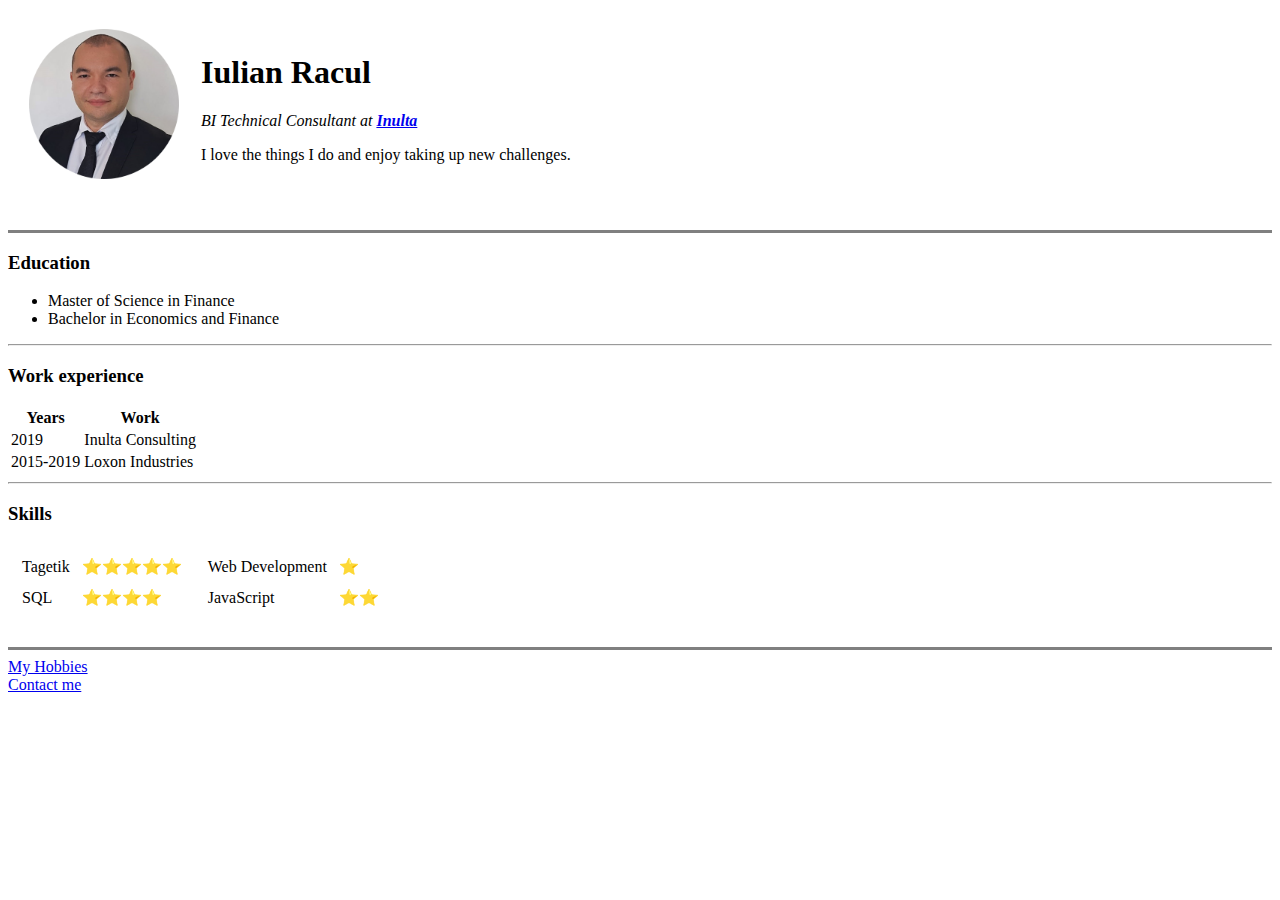
==== index.html @ ed8250da "Add files via upload" ====
<!DOCTYPE html>
<html lang="en">
  <head>
    <meta charset="UTF-8" />
    <meta http-equiv="X-UA-Compatible" content="IE=edge" />
    <meta name="viewport" content="width=device-width, initial-scale=1.0" />
    <title>Iulian's Website</title>
  </head>
  <body>
    <table cellspacing="20">
      <tr>
        <td>
          <img
            src="iulian.png"
            alt="iulian-racul-profilepic"
            width="150px"
            height="150px"
          />
        </td>
        <td>
          <h1>Iulian Racul</h1>
          <p>
            <em
              >BI Technical Consultant at
              <strong>
                <a href="https://inulta-consulting.com/"> Inulta</a></strong
              ></em
            >
          </p>
          <p>I love the things I do and enjoy taking up new challenges.</p>
        </td>
      </tr>
    </table>

    <br />
    <hr size="3" noshade />
    <h3><strong>Education</strong></h3>
    <ul>
      <li>Master of Science in Finance</li>
      <li>Bachelor in Economics and Finance</li>
    </ul>
    <hr />
    <h3>Work experience</h3>
    <table>
      <thead>
        <tr>
          <th>Years</th>
          <th>Work</th>
        </tr>
      </thead>
      <tbody>
        <tr>
          <td>2019</td>
          <td>Inulta Consulting</td>
        </tr>
        <tr>
          <td>2015-2019</td>
          <td>Loxon Industries</td>
        </tr>
      </tbody>
    </table>
    <hr />
    <h3>Skills</h3>
    <table>
      <tr>
        <td>
          <table cellspacing="10">
            <tr>
              <td>Tagetik</td>
              <td>⭐⭐⭐⭐⭐</td>
            </tr>
            <tr>
              <td>SQL</td>
              <td>⭐⭐⭐⭐</td>
            </tr>
          </table>
        </td>
        <td>
          <table cellspacing="10">
            <tr>
              <td>Web Development</td>
              <td>⭐</td>
            </tr>
            <tr>
              <td>JavaScript</td>
              <td>⭐⭐</td>
            </tr>
          </table>
        </td>
      </tr>
    </table>
    <br />
    <hr size="3" noshade />
    <a href="hobbies.html"> My Hobbies</a><br />
    <a href="contact.html"> Contact me</a>
  </body>
</html>
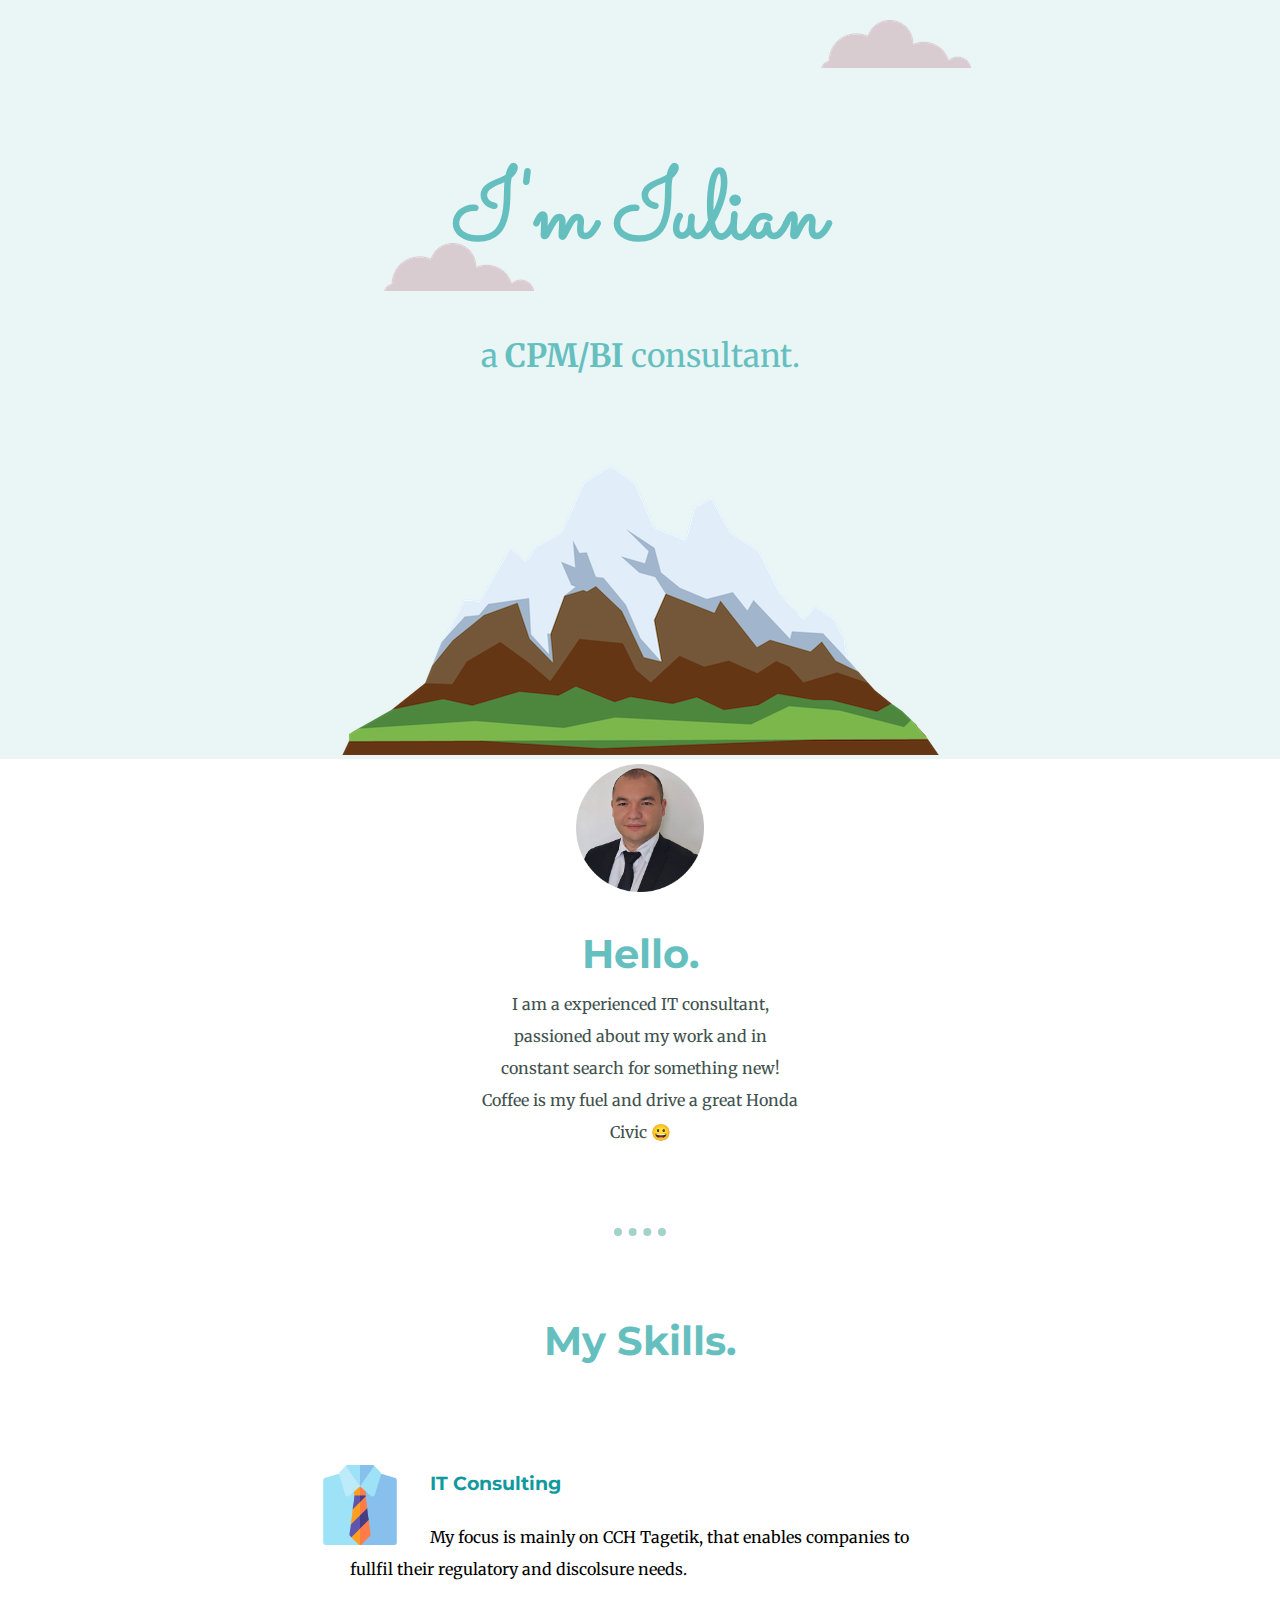
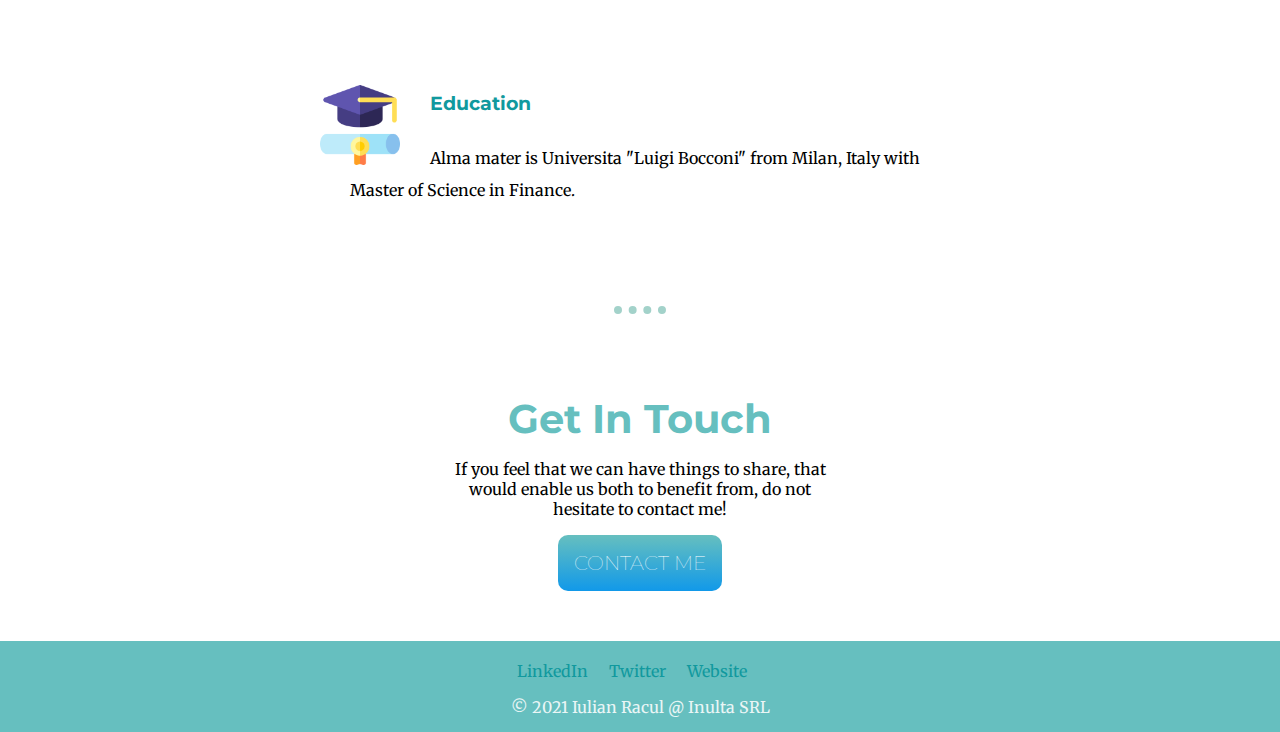
==== commit f740fab4: "Add files via upload" ====
--- a/index.html
+++ b/index.html
@@ -4,94 +4,77 @@
     <meta charset="UTF-8" />
     <meta http-equiv="X-UA-Compatible" content="IE=edge" />
     <meta name="viewport" content="width=device-width, initial-scale=1.0" />
-    <title>Iulian's Website</title>
+    <title>Iulian Racul</title>
+    <link rel="stylesheet" href="CSS/styles.css" />
+    <link rel="icon" href="favicon1.ico" />
+
+    <link
+      href="https://fonts.googleapis.com/css2?family=Merriweather&family=Montserrat&family=Sacramento&display=swap"
+      rel="stylesheet"
+    />
   </head>
   <body>
-    <table cellspacing="20">
-      <tr>
-        <td>
-          <img
-            src="iulian.png"
-            alt="iulian-racul-profilepic"
-            width="150px"
-            height="150px"
-          />
-        </td>
-        <td>
-          <h1>Iulian Racul</h1>
-          <p>
-            <em
-              >BI Technical Consultant at
-              <strong>
-                <a href="https://inulta-consulting.com/"> Inulta</a></strong
-              ></em
-            >
+    <div class="top-container">
+      <img class="top-cloud" src="images/cloud.png" alt="cloud-image" />
+      <h1>I'm Iulian</h1>
+
+      <p class="top-text">a <span class="CPM">CPM/BI</span> consultant.</p>
+
+      <img class="bottom-cloud" src="images/cloud.png" alt="cloud-image" />
+      <img class="mountain" src="images/mountain.png" alt="mountain-image" />
+    </div>
+    <div class="middle-container">
+      <div class="profile">
+        <img
+          class="image-up"
+          src="images/iulian.png"
+          alt=""
+          id="image-iulian"
+        />
+        <h2>Hello.</h2>
+        <p class="profile-text">
+          I am a experienced IT consultant, passioned about my work and in
+          constant search for something new! Coffee is my fuel and drive a great
+          Honda Civic 😀
+        </p>
+      </div>
+      <hr id="hr-1" />
+      <div class="skills">
+        <h2>My Skills.</h2>
+        <div class="skill-row">
+          <img class="images-middle" src="images/uniform.png" alt="" />
+          <h3 class="text-skill-row">IT Consulting</h3>
+          <p class="text-skill-row text-skill-row-p">
+            My focus is mainly on CCH Tagetik, that enables companies to
+            <br />fullfil their regulatory and discolsure needs.
           </p>
-          <p>I love the things I do and enjoy taking up new challenges.</p>
-        </td>
-      </tr>
-    </table>
+        </div>
+        <div class="skill-row">
+          <img class="images-middle" src="images/mortarboard.png" alt="" />
+          <h3 class="text-skill-row">Education</h3>
+          <p class="text-skill-row text-skill-row-p" id="text-education">
+            Alma mater is Universita "Luigi Bocconi" from Milan, Italy with
+            <br />
+            Master of Science in Finance.
+          </p>
+        </div>
+      </div>
+      <hr id="hr-2" />
+      <div class="contact-me">
+        <h2>Get In Touch</h2>
+        <p>
+          If you feel that we can have things to share, that would enable us
+          both to benefit from, do not hesitate to contact me!
+        </p>
+        <a class="btn" href="mailto:name@email.com">CONTACT ME</a>
+      </div>
+    </div>
 
-    <br />
-    <hr size="3" noshade />
-    <h3><strong>Education</strong></h3>
-    <ul>
-      <li>Master of Science in Finance</li>
-      <li>Bachelor in Economics and Finance</li>
-    </ul>
-    <hr />
-    <h3>Work experience</h3>
-    <table>
-      <thead>
-        <tr>
-          <th>Years</th>
-          <th>Work</th>
-        </tr>
-      </thead>
-      <tbody>
-        <tr>
-          <td>2019</td>
-          <td>Inulta Consulting</td>
-        </tr>
-        <tr>
-          <td>2015-2019</td>
-          <td>Loxon Industries</td>
-        </tr>
-      </tbody>
-    </table>
-    <hr />
-    <h3>Skills</h3>
-    <table>
-      <tr>
-        <td>
-          <table cellspacing="10">
-            <tr>
-              <td>Tagetik</td>
-              <td>⭐⭐⭐⭐⭐</td>
-            </tr>
-            <tr>
-              <td>SQL</td>
-              <td>⭐⭐⭐⭐</td>
-            </tr>
-          </table>
-        </td>
-        <td>
-          <table cellspacing="10">
-            <tr>
-              <td>Web Development</td>
-              <td>⭐</td>
-            </tr>
-            <tr>
-              <td>JavaScript</td>
-              <td>⭐⭐</td>
-            </tr>
-          </table>
-        </td>
-      </tr>
-    </table>
-    <br />
-    <hr size="3" noshade />
-    <a href="hobbies.html"> My Hobbies</a><br />
-    <a href="contact.html"> Contact me</a>
+    <div class="bottom-container">
+      <a class="footer-link" href="https://www.linkedin.com/">LinkedIn</a>
+      <a class="footer-link" href="https://twitter.com/">Twitter</a>
+      <a class="footer-link" href="https://www.appbrewery.co/">Website</a><br />
+      <p class="last-row">© 2021 Iulian Racul @ Inulta SRL</p>
+    </div>
   </body>
 </html>
--- a/CSS/styles.css
+++ b/CSS/styles.css
@@ -0,0 +1,165 @@
+body {
+  margin: 0px;
+  text-align: center;
+  font-family: "Merriweather", serif;
+}
+
+h1 {
+  font-family: "Sacramento", cursive;
+  margin: 50px auto 0 auto;
+  font-size: 6rem;
+  color: #66bfbf;
+  line-height: 2;
+}
+
+h2 {
+  font-family: "Montserrat", sans-serif;
+  font-size: 2.5rem;
+  color: #66bfbf;
+  margin-bottom: 0;
+}
+
+h3 {
+  font-family: "Montserrat", sans-serif;
+  color: #11999e;
+}
+
+a {
+  color: #11999e;
+}
+
+hr {
+  border-style: dotted none none none;
+  color: #a3d2ca;
+  border-width: 8px;
+  position: relative;
+  width: 4%;
+  height: auto;
+}
+
+.top-container {
+  background-color: #eaf6f6;
+  display: block;
+}
+
+.top-text {
+  margin: 10px auto 10px auto;
+  font-size: 2rem;
+  color: #66bfbf;
+  font-weight: normal;
+  line-height: 2;
+}
+
+.CPM {
+  font-weight: bolder;
+}
+
+.top-cloud {
+  position: relative;
+  left: 20%;
+  padding-top: 20px;
+}
+
+.bottom-cloud {
+  position: absolute;
+  top: 27%;
+  left: 30%;
+}
+
+.middle-container {
+  position: relative;
+  background-color: white;
+}
+
+.skills {
+  margin: 24px auto auto auto;
+}
+
+.profile-text {
+  position: relative;
+  color: #40514e;
+  width: 25%;
+  margin: 10px auto 15px auto;
+  line-height: 2;
+}
+
+.skill-row {
+  width: 50%;
+  position: relative;
+  margin-left: auto;
+  margin-right: auto;
+  margin-top: 100px;
+  margin-bottom: 100px;
+  text-align: left;
+  line-height: 2;
+}
+.images-middle {
+  width: 12.5%;
+  height: auto;
+  float: left;
+}
+.text-skill-row {
+  position: relative;
+  left: 30px;
+}
+
+.text-skill-row-p {
+  margin: 0 auto 0 auto;
+}
+
+.contact-me {
+  width: 30%;
+  height: auto;
+  margin: 0 auto 50px auto;
+}
+
+.btn {
+  background: #66bfbf;
+  background-image: -webkit-linear-gradient(top, #66bfbf, #1199e9);
+  background-image: -moz-linear-gradient(top, #66bfbf, #1199e9);
+  background-image: -ms-linear-gradient(top, #66bfbf, #1199e9);
+  background-image: -o-linear-gradient(top, #66bfbf, #1199e9);
+  background-image: -webkit-gradient(to bottom, #66bfbf, #1199e9);
+  -webkit-border-radius: 10px;
+  -moz-border-radius: 10px;
+  border-radius: 10px;
+  color: #ffffff;
+  font-family: "Montserrat", sans-serif;
+  font-size: 20px;
+  font-weight: 100;
+  padding: 16px;
+  text-decoration: none;
+  display: inline-block;
+  cursor: pointer;
+  text-align: center;
+}
+
+.bottom-container {
+  background-color: #66bfbf;
+  color: #eaf6f6;
+}
+
+.footer-link {
+  color: #11999e;
+  text-decoration: none;
+  display: inline-block;
+  margin: 20px 17px auto auto;
+}
+
+.last-row {
+  display: inline-block;
+  margin-bottom: 15px;
+}
+
+#image-iulian {
+  padding-top: 5px;
+  width: 10%;
+}
+
+#hr-1 {
+  margin: 80px auto 80px auto;
+}
+
+#hr-2 {
+  margin: auto auto 80px auto;
+}
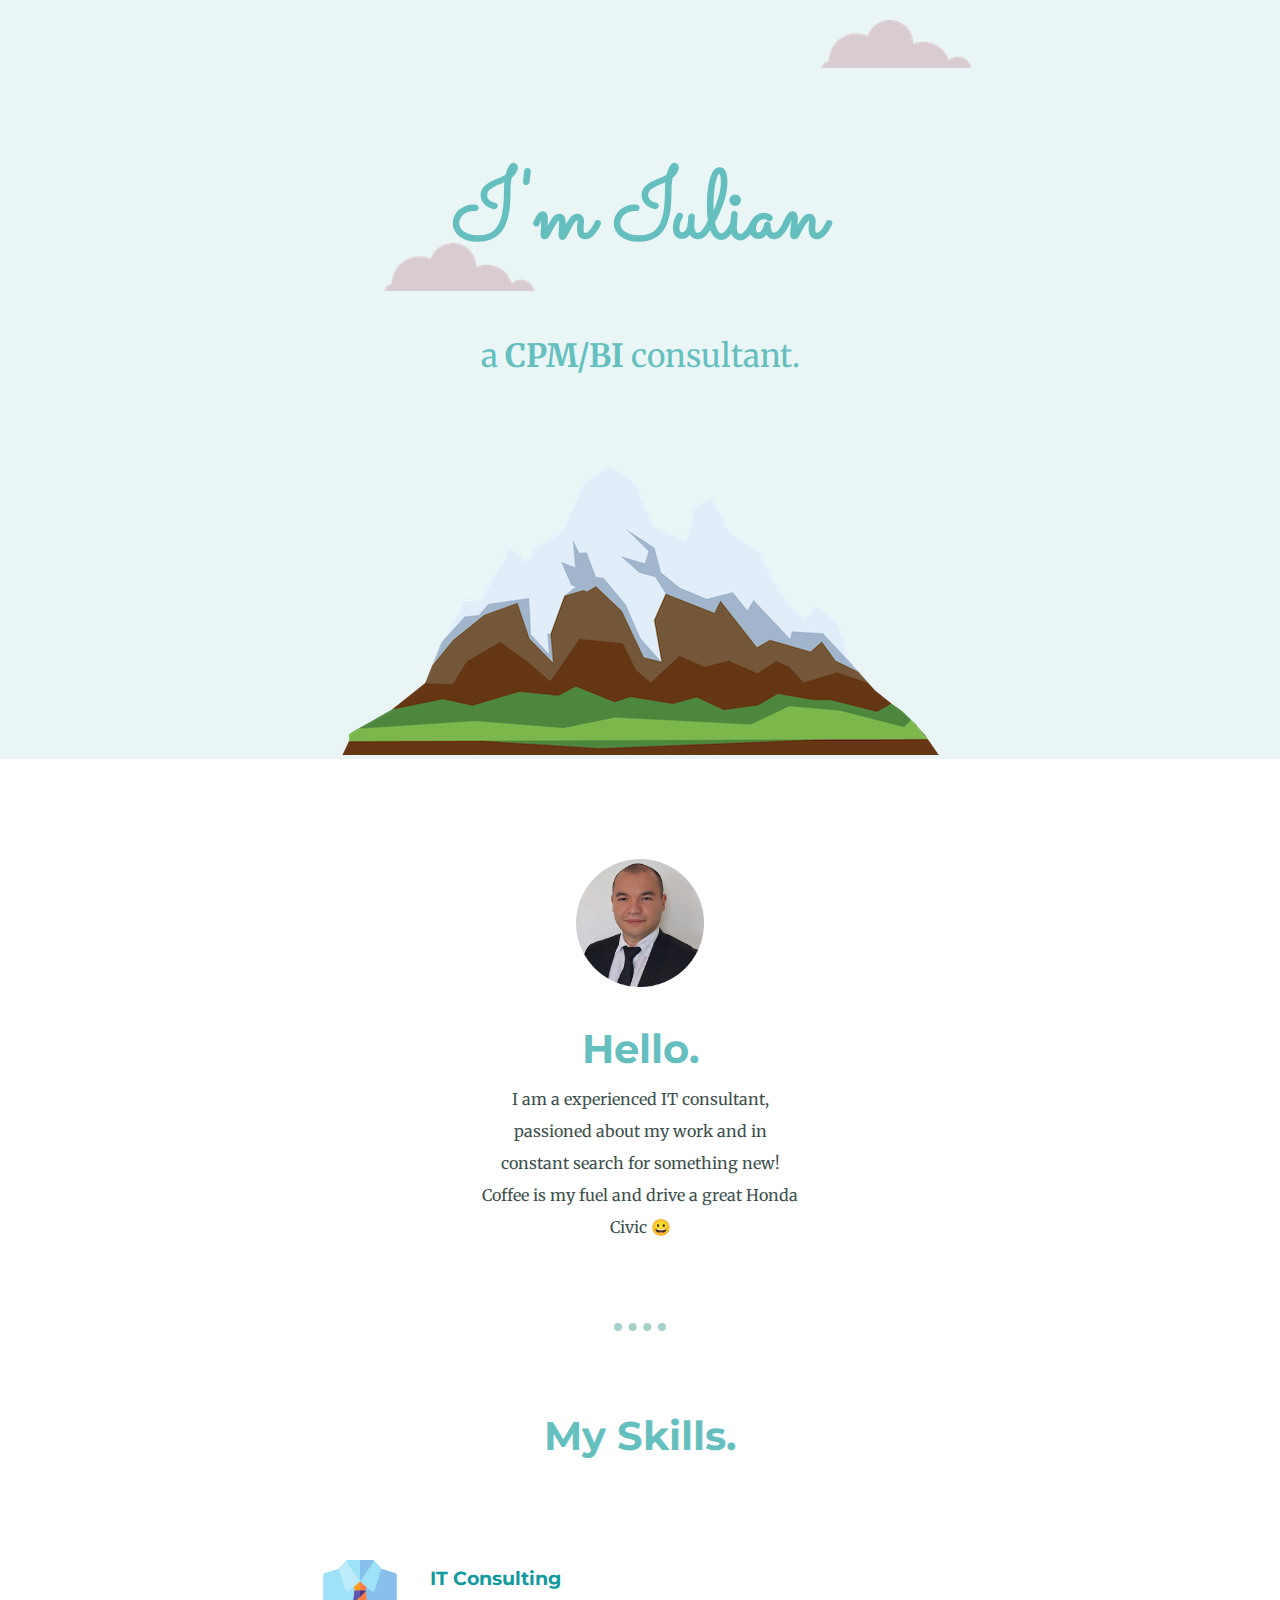
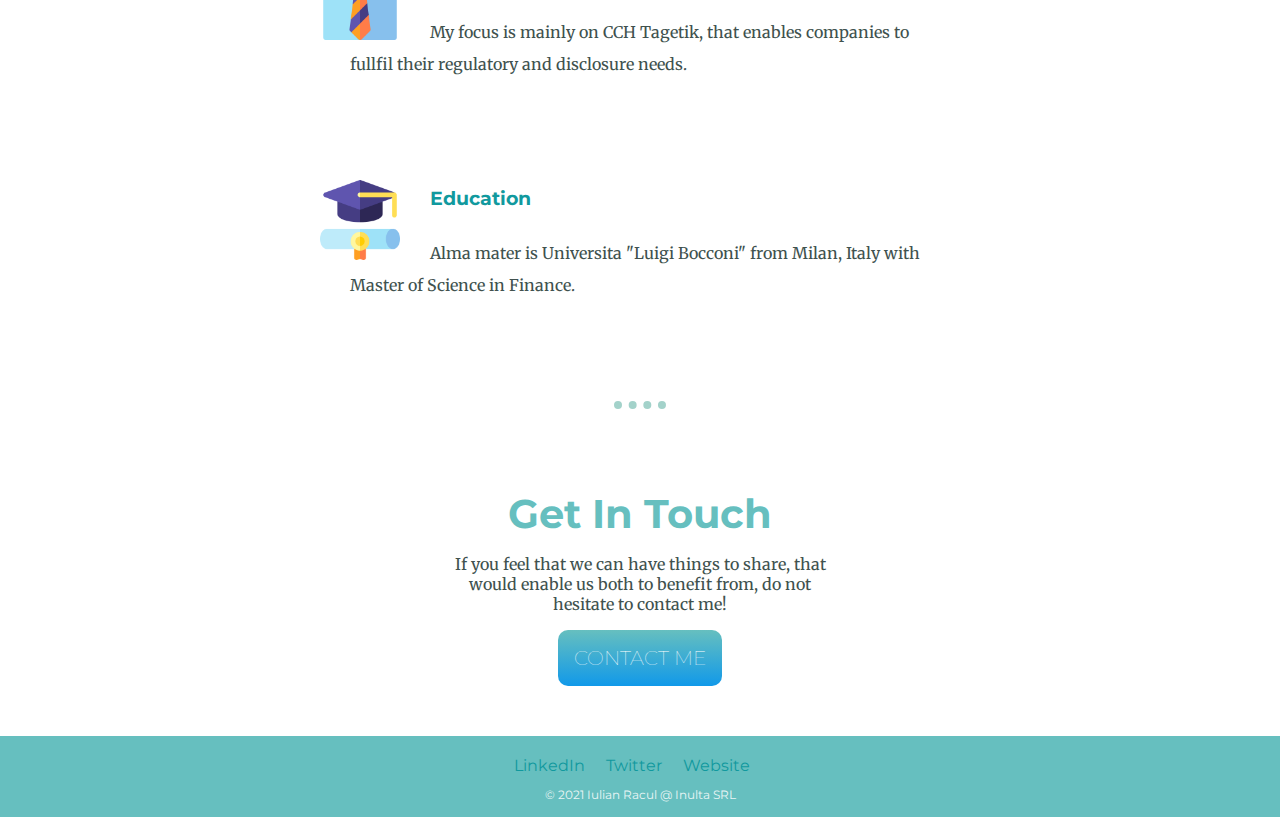
==== commit b2c35e3e: "Update index.html" ====
--- a/index.html
+++ b/index.html
@@ -46,7 +46,7 @@
           <h3 class="text-skill-row">IT Consulting</h3>
           <p class="text-skill-row text-skill-row-p">
             My focus is mainly on CCH Tagetik, that enables companies to
-            <br />fullfil their regulatory and discolsure needs.
+            <br />fullfil their regulatory and disclosure needs.
           </p>
         </div>
         <div class="skill-row">
--- a/CSS/styles.css
+++ b/CSS/styles.css
@@ -2,6 +2,7 @@
   margin: 0px;
   text-align: center;
   font-family: "Merriweather", serif;
+  color: #40514e;
 }
 
 h1 {
@@ -137,6 +138,7 @@
 .bottom-container {
   background-color: #66bfbf;
   color: #eaf6f6;
+  font-family: "Montserrat", sans-serif;
 }
 
 .footer-link {
@@ -146,13 +148,20 @@
   margin: 20px 17px auto auto;
 }
 
+.footer-link:hover {
+  color: #eaf6f6;
+  text-shadow: #66bfbf;
+  font-weight: bold;
+}
+
 .last-row {
   display: inline-block;
   margin-bottom: 15px;
+  font-size: 0.75rem;
 }
 
 #image-iulian {
-  padding-top: 5px;
+  padding-top: 100px;
   width: 10%;
 }
 
